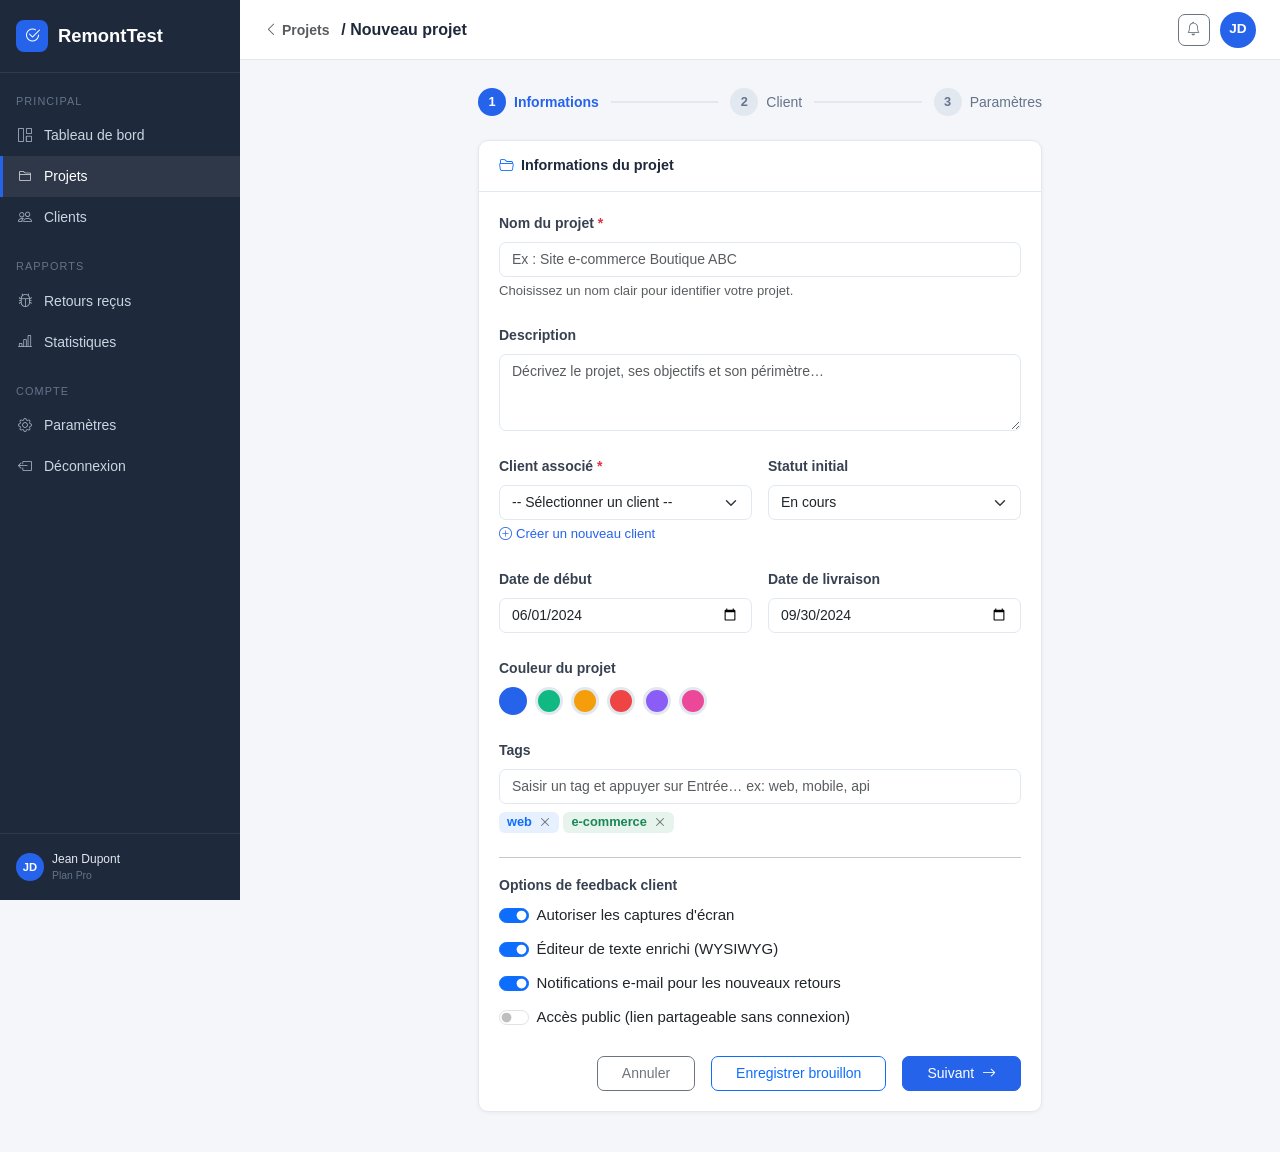
==== project-add.html @ 5bb97ea8 "Add complete HTML/CSS Bootstrap template for test-tracking app" ====
<!DOCTYPE html>
<html lang="fr">
<head>
  <meta charset="UTF-8" />
  <meta name="viewport" content="width=device-width, initial-scale=1.0" />
  <title>Nouveau projet — RemontTest</title>
  <link rel="stylesheet" href="https://cdn.jsdelivr.net/npm/bootstrap@5.3.3/dist/css/bootstrap.min.css" />
  <link rel="stylesheet" href="https://cdn.jsdelivr.net/npm/bootstrap-icons@1.11.3/font/bootstrap-icons.min.css" />
  <link rel="stylesheet" href="css/style.css" />
</head>
<body>

<div class="app-wrapper">

  <!-- SIDEBAR -->
  <aside class="sidebar">
    <a href="dashboard.html" class="sidebar-brand">
      <span class="brand-icon"><i class="bi bi-check2-circle"></i></span>
      <span>RemontTest</span>
    </a>
    <div class="sidebar-section-label">Principal</div>
    <ul class="sidebar-nav">
      <li><a href="dashboard.html"><i class="bi bi-grid-1x2 nav-icon"></i><span>Tableau de bord</span></a></li>
      <li><a href="projects.html" class="active"><i class="bi bi-folder2 nav-icon"></i><span>Projets</span></a></li>
      <li><a href="clients.html"><i class="bi bi-people nav-icon"></i><span>Clients</span></a></li>
    </ul>
    <div class="sidebar-section-label">Rapports</div>
    <ul class="sidebar-nav">
      <li><a href="test-report.html"><i class="bi bi-bug nav-icon"></i><span>Retours reçus</span></a></li>
      <li><a href="#"><i class="bi bi-bar-chart-line nav-icon"></i><span>Statistiques</span></a></li>
    </ul>
    <div class="sidebar-section-label">Compte</div>
    <ul class="sidebar-nav">
      <li><a href="#"><i class="bi bi-gear nav-icon"></i><span>Paramètres</span></a></li>
      <li><a href="login.html"><i class="bi bi-box-arrow-left nav-icon"></i><span>Déconnexion</span></a></li>
    </ul>
    <div class="sidebar-footer">
      <div class="d-flex align-items-center gap-2">
        <div class="avatar" style="width:28px;height:28px;font-size:.7rem;">JD</div>
        <div><div style="font-size:.75rem;color:#e2e8f0;">Jean Dupont</div><div style="font-size:.65rem;color:#64748b;">Plan Pro</div></div>
      </div>
    </div>
  </aside>

  <!-- MAIN -->
  <div class="main-content">
    <header class="topbar">
      <div class="topbar-title">
        <a href="projects.html" class="text-muted me-2" style="font-size:.875rem;text-decoration:none;">
          <i class="bi bi-chevron-left me-1"></i>Projets
        </a>
        / Nouveau projet
      </div>
      <div class="topbar-actions">
        <button class="btn btn-sm btn-outline-secondary btn-icon"><i class="bi bi-bell"></i></button>
        <div class="avatar">JD</div>
      </div>
    </header>

    <div class="page-body">
      <div class="row justify-content-center">
        <div class="col-lg-8 col-xl-7">

          <!-- Progress steps -->
          <div class="d-flex align-items-center gap-0 mb-4">
            <div class="d-flex align-items-center gap-2">
              <div style="width:28px;height:28px;border-radius:50%;background:var(--brand-primary);color:#fff;display:flex;align-items:center;justify-content:center;font-size:.8rem;font-weight:700;">1</div>
              <span style="font-size:.875rem;font-weight:600;color:var(--brand-primary);">Informations</span>
            </div>
            <div style="flex:1;height:2px;background:#e2e8f0;margin:0 12px;"></div>
            <div class="d-flex align-items-center gap-2">
              <div style="width:28px;height:28px;border-radius:50%;background:#e2e8f0;color:#64748b;display:flex;align-items:center;justify-content:center;font-size:.8rem;font-weight:700;">2</div>
              <span style="font-size:.875rem;color:#64748b;">Client</span>
            </div>
            <div style="flex:1;height:2px;background:#e2e8f0;margin:0 12px;"></div>
            <div class="d-flex align-items-center gap-2">
              <div style="width:28px;height:28px;border-radius:50%;background:#e2e8f0;color:#64748b;display:flex;align-items:center;justify-content:center;font-size:.8rem;font-weight:700;">3</div>
              <span style="font-size:.875rem;color:#64748b;">Paramètres</span>
            </div>
          </div>

          <!-- Form card -->
          <div class="card">
            <div class="card-header"><i class="bi bi-folder2-open me-2 text-primary"></i>Informations du projet</div>
            <div class="card-body">
              <form novalidate>

                <div class="mb-4">
                  <label class="form-label" for="proj-name">Nom du projet <span class="text-danger">*</span></label>
                  <input id="proj-name" type="text" class="form-control" placeholder="Ex : Site e-commerce Boutique ABC" required />
                  <div class="form-text">Choisissez un nom clair pour identifier votre projet.</div>
                </div>

                <div class="mb-4">
                  <label class="form-label" for="proj-desc">Description</label>
                  <textarea id="proj-desc" class="form-control" rows="3"
                    placeholder="Décrivez le projet, ses objectifs et son périmètre…"></textarea>
                </div>

                <div class="row g-3 mb-4">
                  <div class="col-md-6">
                    <label class="form-label" for="proj-client">Client associé <span class="text-danger">*</span></label>
                    <select id="proj-client" class="form-select" required>
                      <option value="">-- Sélectionner un client --</option>
                      <option>Boutique ABC</option>
                      <option>Tech Corp</option>
                      <option>DataViz SAS</option>
                      <option>MediaGroup</option>
                      <option>InnoHub</option>
                    </select>
                    <div class="form-text">
                      <a href="client-add.html"><i class="bi bi-plus-circle me-1"></i>Créer un nouveau client</a>
                    </div>
                  </div>
                  <div class="col-md-6">
                    <label class="form-label" for="proj-status">Statut initial</label>
                    <select id="proj-status" class="form-select">
                      <option value="todo">À faire</option>
                      <option value="progress" selected>En cours</option>
                      <option value="review">En revue</option>
                    </select>
                  </div>
                </div>

                <div class="row g-3 mb-4">
                  <div class="col-md-6">
                    <label class="form-label" for="proj-start">Date de début</label>
                    <input id="proj-start" type="date" class="form-control" value="2024-06-01" />
                  </div>
                  <div class="col-md-6">
                    <label class="form-label" for="proj-end">Date de livraison</label>
                    <input id="proj-end" type="date" class="form-control" value="2024-09-30" />
                  </div>
                </div>

                <div class="mb-4">
                  <label class="form-label">Couleur du projet</label>
                  <div class="d-flex gap-2 flex-wrap">
                    <label style="cursor:pointer;">
                      <input type="radio" name="proj-color" class="visually-hidden" />
                      <span style="display:block;width:28px;height:28px;border-radius:50%;background:#2563eb;border:3px solid #2563eb;"></span>
                    </label>
                    <label style="cursor:pointer;">
                      <input type="radio" name="proj-color" class="visually-hidden" />
                      <span style="display:block;width:28px;height:28px;border-radius:50%;background:#10b981;border:3px solid #e2e8f0;"></span>
                    </label>
                    <label style="cursor:pointer;">
                      <input type="radio" name="proj-color" class="visually-hidden" />
                      <span style="display:block;width:28px;height:28px;border-radius:50%;background:#f59e0b;border:3px solid #e2e8f0;"></span>
                    </label>
                    <label style="cursor:pointer;">
                      <input type="radio" name="proj-color" class="visually-hidden" />
                      <span style="display:block;width:28px;height:28px;border-radius:50%;background:#ef4444;border:3px solid #e2e8f0;"></span>
                    </label>
                    <label style="cursor:pointer;">
                      <input type="radio" name="proj-color" class="visually-hidden" />
                      <span style="display:block;width:28px;height:28px;border-radius:50%;background:#8b5cf6;border:3px solid #e2e8f0;"></span>
                    </label>
                    <label style="cursor:pointer;">
                      <input type="radio" name="proj-color" class="visually-hidden" />
                      <span style="display:block;width:28px;height:28px;border-radius:50%;background:#ec4899;border:3px solid #e2e8f0;"></span>
                    </label>
                  </div>
                </div>

                <div class="mb-4">
                  <label class="form-label">Tags</label>
                  <input type="text" class="form-control" placeholder="Saisir un tag et appuyer sur Entrée… ex: web, mobile, api" />
                  <div class="mt-2 d-flex gap-1 flex-wrap">
                    <span class="badge bg-primary bg-opacity-10 text-primary py-1 px-2" style="font-size:.8rem;">web <button type="button" class="btn-close btn-close-sm ms-1" style="font-size:.5rem;"></button></span>
                    <span class="badge bg-success bg-opacity-10 text-success py-1 px-2" style="font-size:.8rem;">e-commerce <button type="button" class="btn-close btn-close-sm ms-1" style="font-size:.5rem;"></button></span>
                  </div>
                </div>

                <hr />

                <div class="mb-4">
                  <label class="form-label">Options de feedback client</label>
                  <div class="d-flex flex-column gap-2">
                    <div class="form-check form-switch">
                      <input type="checkbox" class="form-check-input" id="opt-screenshot" checked />
                      <label class="form-check-label" for="opt-screenshot">Autoriser les captures d'écran</label>
                    </div>
                    <div class="form-check form-switch">
                      <input type="checkbox" class="form-check-input" id="opt-wysiwyg" checked />
                      <label class="form-check-label" for="opt-wysiwyg">Éditeur de texte enrichi (WYSIWYG)</label>
                    </div>
                    <div class="form-check form-switch">
                      <input type="checkbox" class="form-check-input" id="opt-notif" checked />
                      <label class="form-check-label" for="opt-notif">Notifications e-mail pour les nouveaux retours</label>
                    </div>
                    <div class="form-check form-switch">
                      <input type="checkbox" class="form-check-input" id="opt-pub" />
                      <label class="form-check-label" for="opt-pub">Accès public (lien partageable sans connexion)</label>
                    </div>
                  </div>
                </div>

                <div class="d-flex gap-3 justify-content-end">
                  <a href="projects.html" class="btn btn-outline-secondary px-4">Annuler</a>
                  <button type="button" class="btn btn-outline-primary px-4">Enregistrer brouillon</button>
                  <button type="submit" class="btn btn-primary px-4">
                    Suivant <i class="bi bi-arrow-right ms-1"></i>
                  </button>
                </div>

              </form>
            </div>
          </div>

        </div>
      </div>
    </div>
  </div>
</div>

<script src="https://cdn.jsdelivr.net/npm/bootstrap@5.3.3/dist/js/bootstrap.bundle.min.js"></script>
</body>
</html>
---- css/style.css ----
/* ============================================================
   RemontTest — Custom Stylesheet
   Font: Arial (system)
   ============================================================ */

/* ---------- Global ---------- */
*, *::before, *::after { box-sizing: border-box; }

body {
  font-family: Arial, Helvetica, sans-serif;
  font-size: 15px;
  background-color: #f4f6f9;
  color: #333;
}

/* ---------- Brand / Palette ---------- */
:root {
  --brand-primary:   #2563eb;
  --brand-primary-d: #1d4ed8;
  --brand-accent:    #10b981;
  --brand-accent-d:  #059669;
  --sidebar-bg:      #1e293b;
  --sidebar-txt:     #cbd5e1;
  --sidebar-active:  #2563eb;
  --topbar-bg:       #ffffff;
  --card-bg:         #ffffff;
  --border-color:    #e2e8f0;
  --text-muted:      #64748b;
  --badge-todo:      #f59e0b;
  --badge-progress:  #3b82f6;
  --badge-done:      #10b981;
  --badge-blocker:   #ef4444;
}

a { color: var(--brand-primary); text-decoration: none; }
a:hover { color: var(--brand-primary-d); text-decoration: underline; }

/* ---------- Scrollbar (webkit) ---------- */
::-webkit-scrollbar { width: 6px; height: 6px; }
::-webkit-scrollbar-track { background: #f1f5f9; }
::-webkit-scrollbar-thumb { background: #94a3b8; border-radius: 3px; }

/* ============================================================
   LAYOUT — Sidebar + Main
   ============================================================ */
.app-wrapper {
  display: flex;
  min-height: 100vh;
}

/* --- Sidebar --- */
.sidebar {
  width: 240px;
  min-width: 240px;
  background: var(--sidebar-bg);
  color: var(--sidebar-txt);
  display: flex;
  flex-direction: column;
  position: fixed;
  top: 0; left: 0; bottom: 0;
  overflow-y: auto;
  z-index: 1000;
  transition: width .25s ease;
}

.sidebar-brand {
  display: flex;
  align-items: center;
  gap: 10px;
  padding: 20px 16px;
  font-size: 1.15rem;
  font-weight: 700;
  color: #fff;
  border-bottom: 1px solid rgba(255,255,255,.08);
  text-decoration: none;
}
.sidebar-brand:hover { color: #fff; text-decoration: none; }

.sidebar-brand .brand-icon {
  width: 32px; height: 32px;
  background: var(--brand-primary);
  border-radius: 8px;
  display: flex; align-items: center; justify-content: center;
  font-size: 1rem; color: #fff;
}

.sidebar-section-label {
  font-size: 0.68rem;
  text-transform: uppercase;
  letter-spacing: .1em;
  color: #64748b;
  padding: 20px 16px 6px;
}

.sidebar-nav { list-style: none; padding: 0; margin: 0; }

.sidebar-nav li a {
  display: flex;
  align-items: center;
  gap: 10px;
  padding: 10px 16px;
  color: var(--sidebar-txt);
  font-size: 0.875rem;
  border-radius: 0;
  transition: background .15s, color .15s;
  text-decoration: none;
}
.sidebar-nav li a:hover,
.sidebar-nav li a.active {
  background: rgba(255,255,255,.07);
  color: #fff;
  text-decoration: none;
}
.sidebar-nav li a.active {
  border-left: 3px solid var(--sidebar-active);
  padding-left: 13px;
}
.sidebar-nav li a .nav-icon {
  width: 18px;
  text-align: center;
  opacity: .75;
}

.sidebar-footer {
  margin-top: auto;
  padding: 16px;
  border-top: 1px solid rgba(255,255,255,.08);
  font-size: 0.8rem;
  color: #64748b;
}

/* --- Main content area --- */
.main-content {
  margin-left: 240px;
  flex: 1;
  display: flex;
  flex-direction: column;
  min-height: 100vh;
}

/* --- Top bar --- */
.topbar {
  background: var(--topbar-bg);
  border-bottom: 1px solid var(--border-color);
  height: 60px;
  display: flex;
  align-items: center;
  padding: 0 24px;
  gap: 16px;
  position: sticky;
  top: 0;
  z-index: 900;
}
.topbar-title {
  font-size: 1rem;
  font-weight: 600;
  color: #1e293b;
  flex: 1;
}
.topbar-actions { display: flex; align-items: center; gap: 10px; }

.avatar {
  width: 36px; height: 36px;
  border-radius: 50%;
  background: var(--brand-primary);
  color: #fff;
  display: flex; align-items: center; justify-content: center;
  font-size: 0.85rem;
  font-weight: 600;
  text-transform: uppercase;
}

/* --- Page body --- */
.page-body {
  padding: 28px 28px 40px;
  flex: 1;
}

/* ============================================================
   CARDS
   ============================================================ */
.card {
  background: var(--card-bg);
  border: 1px solid var(--border-color);
  border-radius: 10px;
  box-shadow: 0 1px 4px rgba(0,0,0,.05);
}
.card-header {
  background: transparent;
  border-bottom: 1px solid var(--border-color);
  padding: 14px 20px;
  font-weight: 600;
  font-size: 0.9rem;
  color: #1e293b;
}
.card-body { padding: 20px; }

/* stat cards on dashboard */
.stat-card {
  border-radius: 10px;
  padding: 20px;
  color: #fff;
  display: flex;
  flex-direction: column;
  gap: 6px;
}
.stat-card .stat-label { font-size: 0.8rem; opacity: .8; }
.stat-card .stat-value { font-size: 2rem; font-weight: 700; line-height: 1; }
.stat-card .stat-sub   { font-size: 0.75rem; opacity: .7; }

.stat-card.blue   { background: linear-gradient(135deg, #2563eb, #3b82f6); }
.stat-card.green  { background: linear-gradient(135deg, #059669, #10b981); }
.stat-card.orange { background: linear-gradient(135deg, #d97706, #f59e0b); }
.stat-card.red    { background: linear-gradient(135deg, #dc2626, #ef4444); }

/* ============================================================
   BADGES — Status
   ============================================================ */
.badge-todo      { background: #fef3c7; color: #92400e; }
.badge-progress  { background: #dbeafe; color: #1e40af; }
.badge-done      { background: #d1fae5; color: #065f46; }
.badge-blocker   { background: #fee2e2; color: #991b1b; }
.badge-review    { background: #ede9fe; color: #5b21b6; }

.status-badge {
  display: inline-flex; align-items: center; gap: 5px;
  padding: 3px 10px;
  border-radius: 20px;
  font-size: 0.75rem;
  font-weight: 600;
}
.status-badge::before {
  content: '';
  width: 6px; height: 6px;
  border-radius: 50%;
  background: currentColor;
}

/* ============================================================
   TABLES
   ============================================================ */
.table-custom { font-size: 0.875rem; }
.table-custom th {
  font-weight: 600;
  font-size: 0.75rem;
  text-transform: uppercase;
  letter-spacing: .05em;
  color: var(--text-muted);
  background: #f8fafc;
  border-bottom: 1px solid var(--border-color);
  padding: 10px 16px;
}
.table-custom td {
  padding: 12px 16px;
  vertical-align: middle;
  border-bottom: 1px solid #f1f5f9;
}
.table-custom tr:hover td { background: #f8fafc; }

/* ============================================================
   BUTTONS
   ============================================================ */
.btn { font-family: Arial, Helvetica, sans-serif; font-size: 0.875rem; border-radius: 7px; }
.btn-primary   { background: var(--brand-primary); border-color: var(--brand-primary); }
.btn-primary:hover { background: var(--brand-primary-d); border-color: var(--brand-primary-d); }
.btn-success   { background: var(--brand-accent); border-color: var(--brand-accent); }
.btn-success:hover { background: var(--brand-accent-d); border-color: var(--brand-accent-d); }

.btn-icon {
  width: 32px; height: 32px;
  display: inline-flex; align-items: center; justify-content: center;
  padding: 0;
  border-radius: 7px;
  font-size: 0.85rem;
}

/* ============================================================
   FORMS
   ============================================================ */
.form-control, .form-select {
  font-family: Arial, Helvetica, sans-serif;
  font-size: 0.875rem;
  border: 1px solid var(--border-color);
  border-radius: 7px;
}
.form-control:focus, .form-select:focus {
  border-color: var(--brand-primary);
  box-shadow: 0 0 0 3px rgba(37,99,235,.12);
}
.form-label { font-size: 0.875rem; font-weight: 600; color: #374151; }

/* WYSIWYG mock toolbar */
.wysiwyg-toolbar {
  background: #f8fafc;
  border: 1px solid var(--border-color);
  border-bottom: none;
  border-radius: 7px 7px 0 0;
  padding: 6px 10px;
  display: flex;
  gap: 4px;
  flex-wrap: wrap;
}
.wysiwyg-toolbar .btn {
  font-size: 0.75rem;
  padding: 3px 8px;
  border-radius: 5px;
  background: #fff;
  border: 1px solid var(--border-color);
  color: #374151;
}
.wysiwyg-toolbar .btn:hover { background: #e2e8f0; }
.wysiwyg-content {
  border: 1px solid var(--border-color);
  border-radius: 0 0 7px 7px;
  min-height: 160px;
  padding: 12px;
  background: #fff;
  font-size: 0.875rem;
  color: #374151;
}

/* Screenshot upload zone */
.upload-zone {
  border: 2px dashed var(--border-color);
  border-radius: 10px;
  padding: 32px;
  text-align: center;
  background: #f8fafc;
  cursor: pointer;
  transition: border-color .2s, background .2s;
}
.upload-zone:hover {
  border-color: var(--brand-primary);
  background: #eff6ff;
}
.upload-zone .upload-icon { font-size: 2rem; color: var(--text-muted); margin-bottom: 8px; }
.upload-zone p { margin: 0; font-size: 0.85rem; color: var(--text-muted); }

/* Thumbnail grid */
.screenshot-grid { display: flex; gap: 10px; flex-wrap: wrap; }
.screenshot-thumb {
  width: 120px; height: 80px;
  border-radius: 7px;
  border: 1px solid var(--border-color);
  overflow: hidden;
  position: relative;
  background: #e2e8f0;
  display: flex; align-items: center; justify-content: center;
  font-size: 1.5rem; color: #94a3b8;
}
.screenshot-thumb img { width: 100%; height: 100%; object-fit: cover; }
.screenshot-thumb .thumb-delete {
  position: absolute; top: 4px; right: 4px;
  width: 20px; height: 20px;
  background: rgba(0,0,0,.55);
  color: #fff;
  border-radius: 50%;
  display: flex; align-items: center; justify-content: center;
  font-size: 0.65rem;
  cursor: pointer;
}

/* ============================================================
   COMMENTS
   ============================================================ */
.comment-item {
  display: flex;
  gap: 12px;
  padding: 14px 0;
  border-bottom: 1px solid #f1f5f9;
}
.comment-item:last-child { border-bottom: none; }
.comment-body { flex: 1; }
.comment-meta { font-size: 0.78rem; color: var(--text-muted); margin-bottom: 4px; }
.comment-meta strong { color: #1e293b; }
.comment-text { font-size: 0.875rem; }

/* ============================================================
   PROGRESS BAR
   ============================================================ */
.progress-thin { height: 5px; border-radius: 3px; background: #e2e8f0; }
.progress-thin .progress-bar { border-radius: 3px; }

/* ============================================================
   AUTH PAGES (login / register)
   ============================================================ */
.auth-page {
  min-height: 100vh;
  background: linear-gradient(135deg, #1e293b 0%, #0f172a 100%);
  display: flex;
  align-items: center;
  justify-content: center;
  padding: 24px;
}
.auth-card {
  background: #fff;
  border-radius: 14px;
  box-shadow: 0 20px 60px rgba(0,0,0,.25);
  width: 100%;
  max-width: 440px;
  padding: 40px;
}
.auth-logo {
  display: flex;
  align-items: center;
  gap: 10px;
  font-size: 1.3rem;
  font-weight: 700;
  color: #1e293b;
  margin-bottom: 28px;
}
.auth-logo .brand-icon {
  width: 38px; height: 38px;
  background: var(--brand-primary);
  border-radius: 9px;
  display: flex; align-items: center; justify-content: center;
  color: #fff; font-size: 1.1rem;
}

/* ============================================================
   LANDING PAGE
   ============================================================ */
.landing-nav {
  position: fixed; top: 0; left: 0; right: 0;
  z-index: 999;
  background: rgba(15,23,42,.92);
  backdrop-filter: blur(8px);
  padding: 0 24px;
  height: 64px;
  display: flex; align-items: center; justify-content: space-between;
}
.landing-nav .brand {
  font-size: 1.2rem; font-weight: 700; color: #fff;
  display: flex; align-items: center; gap: 10px;
  text-decoration: none;
}
.landing-nav .nav-links { display: flex; gap: 24px; align-items: center; }
.landing-nav .nav-links a { color: #cbd5e1; font-size: 0.9rem; text-decoration: none; }
.landing-nav .nav-links a:hover { color: #fff; }

.hero-section {
  background: linear-gradient(135deg, #0f172a 0%, #1e3a8a 60%, #1e40af 100%);
  min-height: 100vh;
  display: flex; align-items: center;
  padding: 100px 24px 60px;
  position: relative;
  overflow: hidden;
}
.hero-section::before {
  content: '';
  position: absolute; inset: 0;
  background: url("data:image/svg+xml,%3Csvg width='60' height='60' viewBox='0 0 60 60' xmlns='http://www.w3.org/2000/svg'%3E%3Cg fill='none' fill-rule='evenodd'%3E%3Cg fill='%23ffffff' fill-opacity='0.03'%3E%3Cpath d='M36 34v-4h-2v4h-4v2h4v4h2v-4h4v-2h-4zm0-30V0h-2v4h-4v2h4v4h2V6h4V4h-4zM6 34v-4H4v4H0v2h4v4h2v-4h4v-2H6zM6 4V0H4v4H0v2h4v4h2V6h4V4H6z'/%3E%3C/g%3E%3C/g%3E%3C/svg%3E");
}
.hero-content { position: relative; z-index: 1; }
.hero-title {
  font-size: 3rem; font-weight: 700; color: #fff; line-height: 1.15;
  margin-bottom: 20px;
}
.hero-title span { color: #60a5fa; }
.hero-sub {
  font-size: 1.1rem; color: #94a3b8; max-width: 540px; margin-bottom: 32px; line-height: 1.6;
}
.hero-badges { display: flex; gap: 10px; flex-wrap: wrap; margin-bottom: 32px; }
.hero-badge {
  background: rgba(255,255,255,.1);
  border: 1px solid rgba(255,255,255,.15);
  color: #e2e8f0;
  padding: 5px 14px; border-radius: 20px; font-size: 0.8rem;
}

.feature-section { padding: 80px 0; background: #f8fafc; }
.feature-card {
  background: #fff; border-radius: 12px;
  border: 1px solid var(--border-color);
  padding: 28px; height: 100%;
  transition: box-shadow .2s, transform .2s;
}
.feature-card:hover { box-shadow: 0 8px 30px rgba(0,0,0,.08); transform: translateY(-2px); }
.feature-icon {
  width: 48px; height: 48px; border-radius: 12px;
  display: flex; align-items: center; justify-content: center;
  font-size: 1.3rem; margin-bottom: 16px;
}
.fi-blue   { background: #dbeafe; color: #1d4ed8; }
.fi-green  { background: #d1fae5; color: #065f46; }
.fi-orange { background: #fef3c7; color: #92400e; }
.fi-purple { background: #ede9fe; color: #5b21b6; }
.fi-red    { background: #fee2e2; color: #991b1b; }

.cta-section {
  background: linear-gradient(135deg, #1e3a8a, #2563eb);
  padding: 80px 24px; text-align: center;
}

.landing-footer {
  background: #0f172a; color: #64748b; padding: 40px 24px 24px;
}

/* ============================================================
   PROJECT DETAIL — tabs
   ============================================================ */
.nav-tabs .nav-link {
  font-size: 0.875rem; color: var(--text-muted);
  border: none; border-bottom: 2px solid transparent;
  padding: 10px 16px; border-radius: 0;
}
.nav-tabs .nav-link.active {
  color: var(--brand-primary);
  border-bottom-color: var(--brand-primary);
  background: transparent;
}
.nav-tabs { border-bottom: 1px solid var(--border-color); }

/* Activity timeline */
.timeline { position: relative; padding-left: 28px; }
.timeline::before {
  content: '';
  position: absolute; left: 8px; top: 0; bottom: 0;
  width: 2px; background: var(--border-color);
}
.timeline-item { position: relative; margin-bottom: 20px; }
.timeline-dot {
  position: absolute; left: -24px; top: 4px;
  width: 12px; height: 12px; border-radius: 50%;
  border: 2px solid #fff;
  box-shadow: 0 0 0 2px var(--border-color);
}
.timeline-dot.blue   { background: var(--brand-primary); }
.timeline-dot.green  { background: var(--brand-accent); }
.timeline-dot.orange { background: #f59e0b; }
.timeline-dot.red    { background: #ef4444; }
.timeline-text { font-size: 0.85rem; }
.timeline-date { font-size: 0.75rem; color: var(--text-muted); }

/* ============================================================
   RESPONSIVE
   ============================================================ */
@media (max-width: 991.98px) {
  .sidebar { width: 64px; min-width: 64px; }
  .sidebar-brand span,
  .sidebar-section-label,
  .sidebar-nav li a span,
  .sidebar-footer { display: none; }
  .sidebar-brand { justify-content: center; padding: 16px; }
  .sidebar-nav li a { justify-content: center; padding: 12px; }
  .sidebar-nav li a.active { border-left: none; padding: 12px; }
  .main-content { margin-left: 64px; }
}

@media (max-width: 575.98px) {
  .hero-title { font-size: 2rem; }
  .page-body { padding: 16px; }
  .stat-card .stat-value { font-size: 1.5rem; }
}
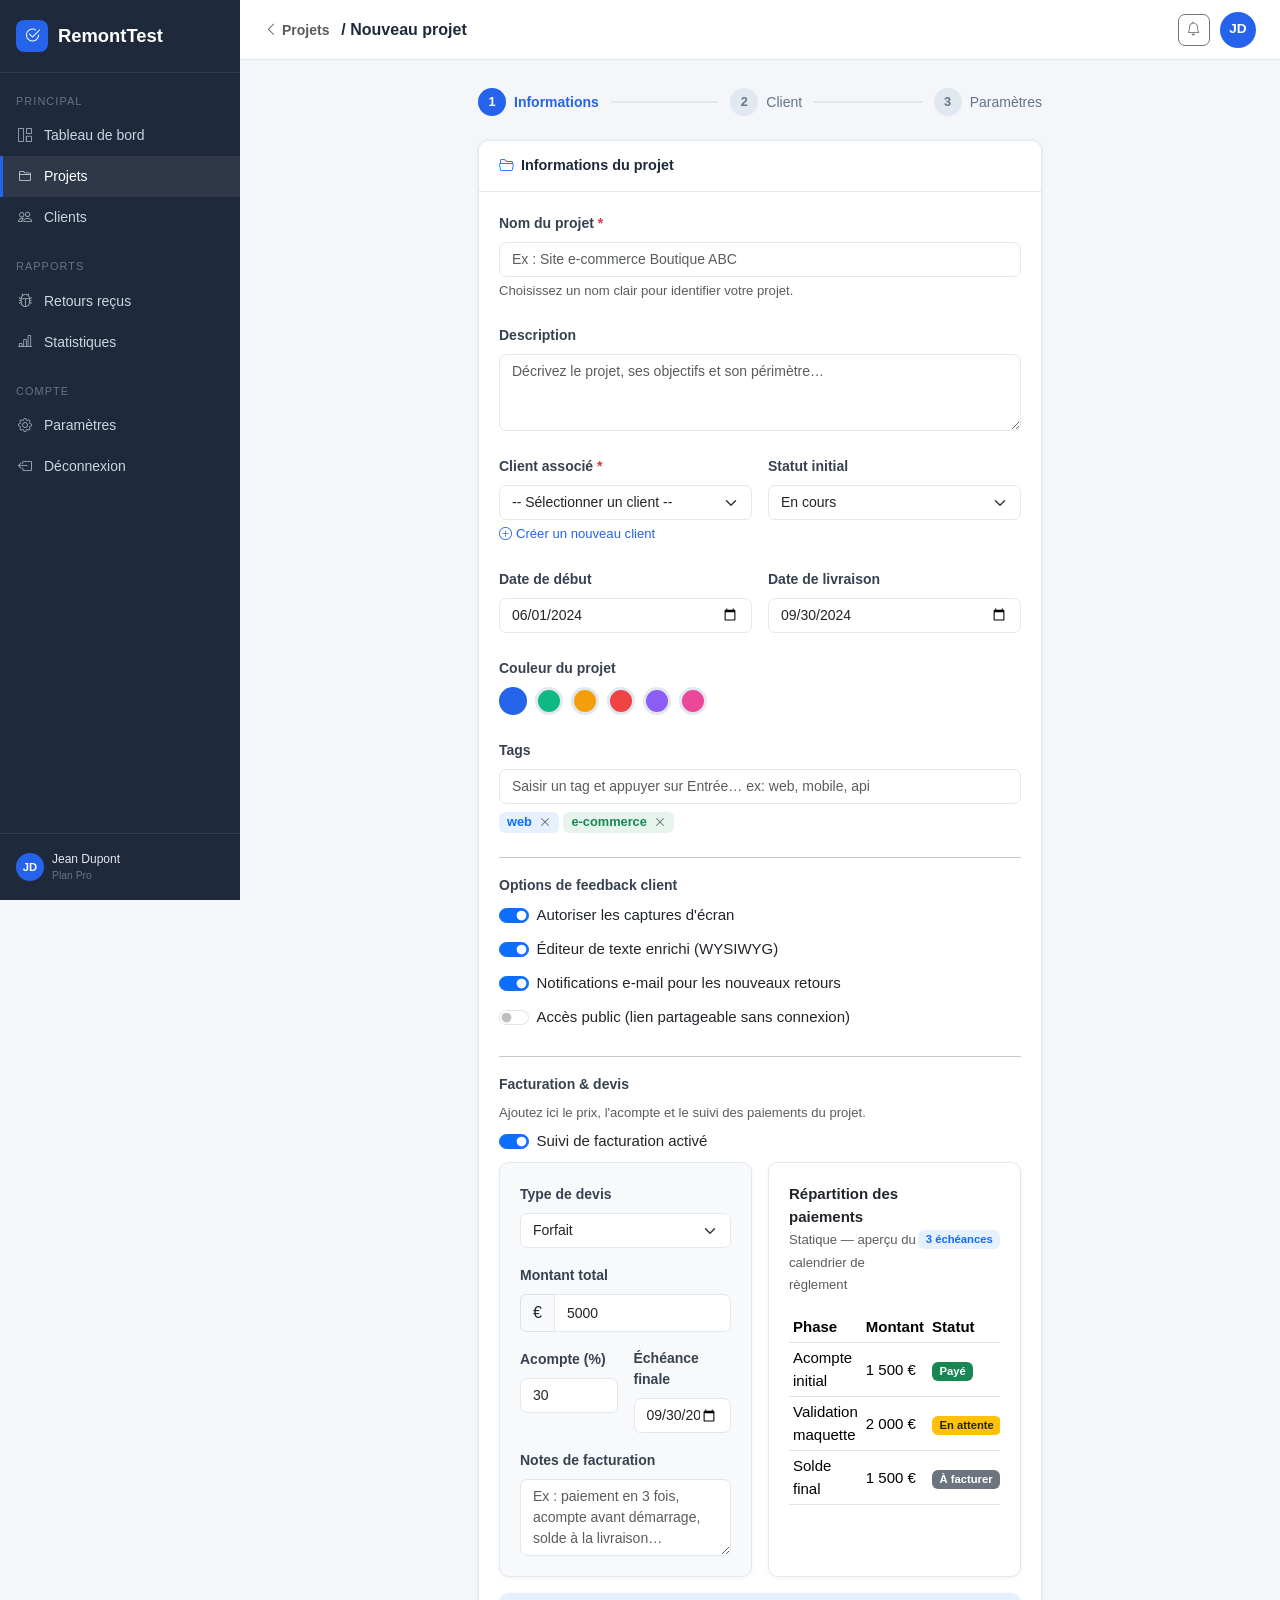
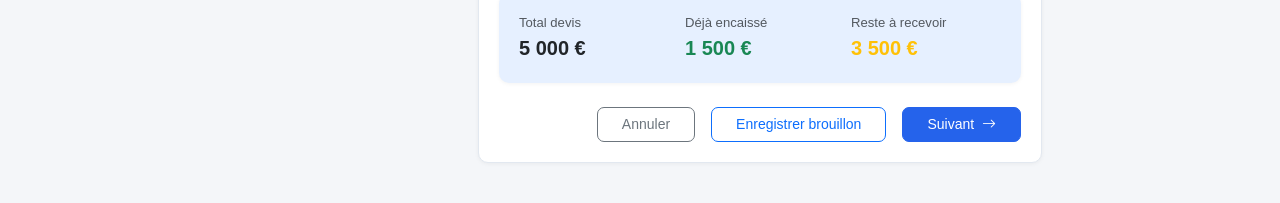
==== commit 5c39f447: "Add billing quote templates" ====
--- a/project-add.html
+++ b/project-add.html
@@ -196,6 +196,122 @@
                   </div>
                 </div>
 
+                <hr />
+
+                <div class="mb-4">
+                  <div class="d-flex align-items-center justify-content-between flex-wrap gap-2 mb-2">
+                    <div>
+                      <label class="form-label mb-1">Facturation & devis</label>
+                      <div class="form-text mb-0">Ajoutez ici le prix, l'acompte et le suivi des paiements du projet.</div>
+                    </div>
+                    <div class="form-check form-switch mb-0">
+                      <input type="checkbox" class="form-check-input" id="billing-enabled" checked />
+                      <label class="form-check-label" for="billing-enabled">Suivi de facturation activé</label>
+                    </div>
+                  </div>
+
+                  <div class="row g-3 mb-3">
+                    <div class="col-md-6">
+                      <div class="card h-100 bg-light">
+                        <div class="card-body">
+                          <div class="row g-3">
+                            <div class="col-12">
+                              <label class="form-label" for="billing-type">Type de devis</label>
+                              <select id="billing-type" class="form-select">
+                                <option selected>Forfait</option>
+                                <option>Régie</option>
+                                <option>Abonnement</option>
+                                <option>Prestation ponctuelle</option>
+                              </select>
+                            </div>
+                            <div class="col-12">
+                              <label class="form-label" for="billing-amount">Montant total</label>
+                              <div class="input-group">
+                                <span class="input-group-text">€</span>
+                                <input id="billing-amount" type="number" class="form-control" value="5000" />
+                              </div>
+                            </div>
+                            <div class="col-md-6">
+                              <label class="form-label" for="billing-deposit">Acompte (%)</label>
+                              <input id="billing-deposit" type="number" class="form-control" value="30" />
+                            </div>
+                            <div class="col-md-6">
+                              <label class="form-label" for="billing-due">Échéance finale</label>
+                              <input id="billing-due" type="date" class="form-control" value="2024-09-30" />
+                            </div>
+                            <div class="col-12">
+                              <label class="form-label" for="billing-note">Notes de facturation</label>
+                              <textarea id="billing-note" class="form-control" rows="3"
+                                placeholder="Ex : paiement en 3 fois, acompte avant démarrage, solde à la livraison…"></textarea>
+                            </div>
+                          </div>
+                        </div>
+                      </div>
+                    </div>
+
+                    <div class="col-md-6">
+                      <div class="card h-100">
+                        <div class="card-body">
+                          <div class="d-flex align-items-center justify-content-between mb-3">
+                            <div>
+                              <div class="fw-semibold text-dark">Répartition des paiements</div>
+                              <small class="text-muted">Statique — aperçu du calendrier de règlement</small>
+                            </div>
+                            <span class="badge bg-primary bg-opacity-10 text-primary">3 échéances</span>
+                          </div>
+                          <div class="table-responsive">
+                            <table class="table table-sm align-middle mb-0">
+                              <thead>
+                                <tr>
+                                  <th>Phase</th>
+                                  <th>Montant</th>
+                                  <th>Statut</th>
+                                </tr>
+                              </thead>
+                              <tbody>
+                                <tr>
+                                  <td>Acompte initial</td>
+                                  <td>1 500 €</td>
+                                  <td><span class="badge bg-success">Payé</span></td>
+                                </tr>
+                                <tr>
+                                  <td>Validation maquette</td>
+                                  <td>2 000 €</td>
+                                  <td><span class="badge bg-warning text-dark">En attente</span></td>
+                                </tr>
+                                <tr>
+                                  <td>Solde final</td>
+                                  <td>1 500 €</td>
+                                  <td><span class="badge bg-secondary">À facturer</span></td>
+                                </tr>
+                              </tbody>
+                            </table>
+                          </div>
+                        </div>
+                      </div>
+                    </div>
+                  </div>
+
+                  <div class="card border-0 bg-primary bg-opacity-10">
+                    <div class="card-body">
+                      <div class="row g-3">
+                        <div class="col-md-4">
+                          <div class="text-muted small">Total devis</div>
+                          <div class="fw-bold fs-5 text-dark">5 000 €</div>
+                        </div>
+                        <div class="col-md-4">
+                          <div class="text-muted small">Déjà encaissé</div>
+                          <div class="fw-bold fs-5 text-success">1 500 €</div>
+                        </div>
+                        <div class="col-md-4">
+                          <div class="text-muted small">Reste à recevoir</div>
+                          <div class="fw-bold fs-5 text-warning">3 500 €</div>
+                        </div>
+                      </div>
+                    </div>
+                  </div>
+                </div>
+
                 <div class="d-flex gap-3 justify-content-end">
                   <a href="projects.html" class="btn btn-outline-secondary px-4">Annuler</a>
                   <button type="button" class="btn btn-outline-primary px-4">Enregistrer brouillon</button>
